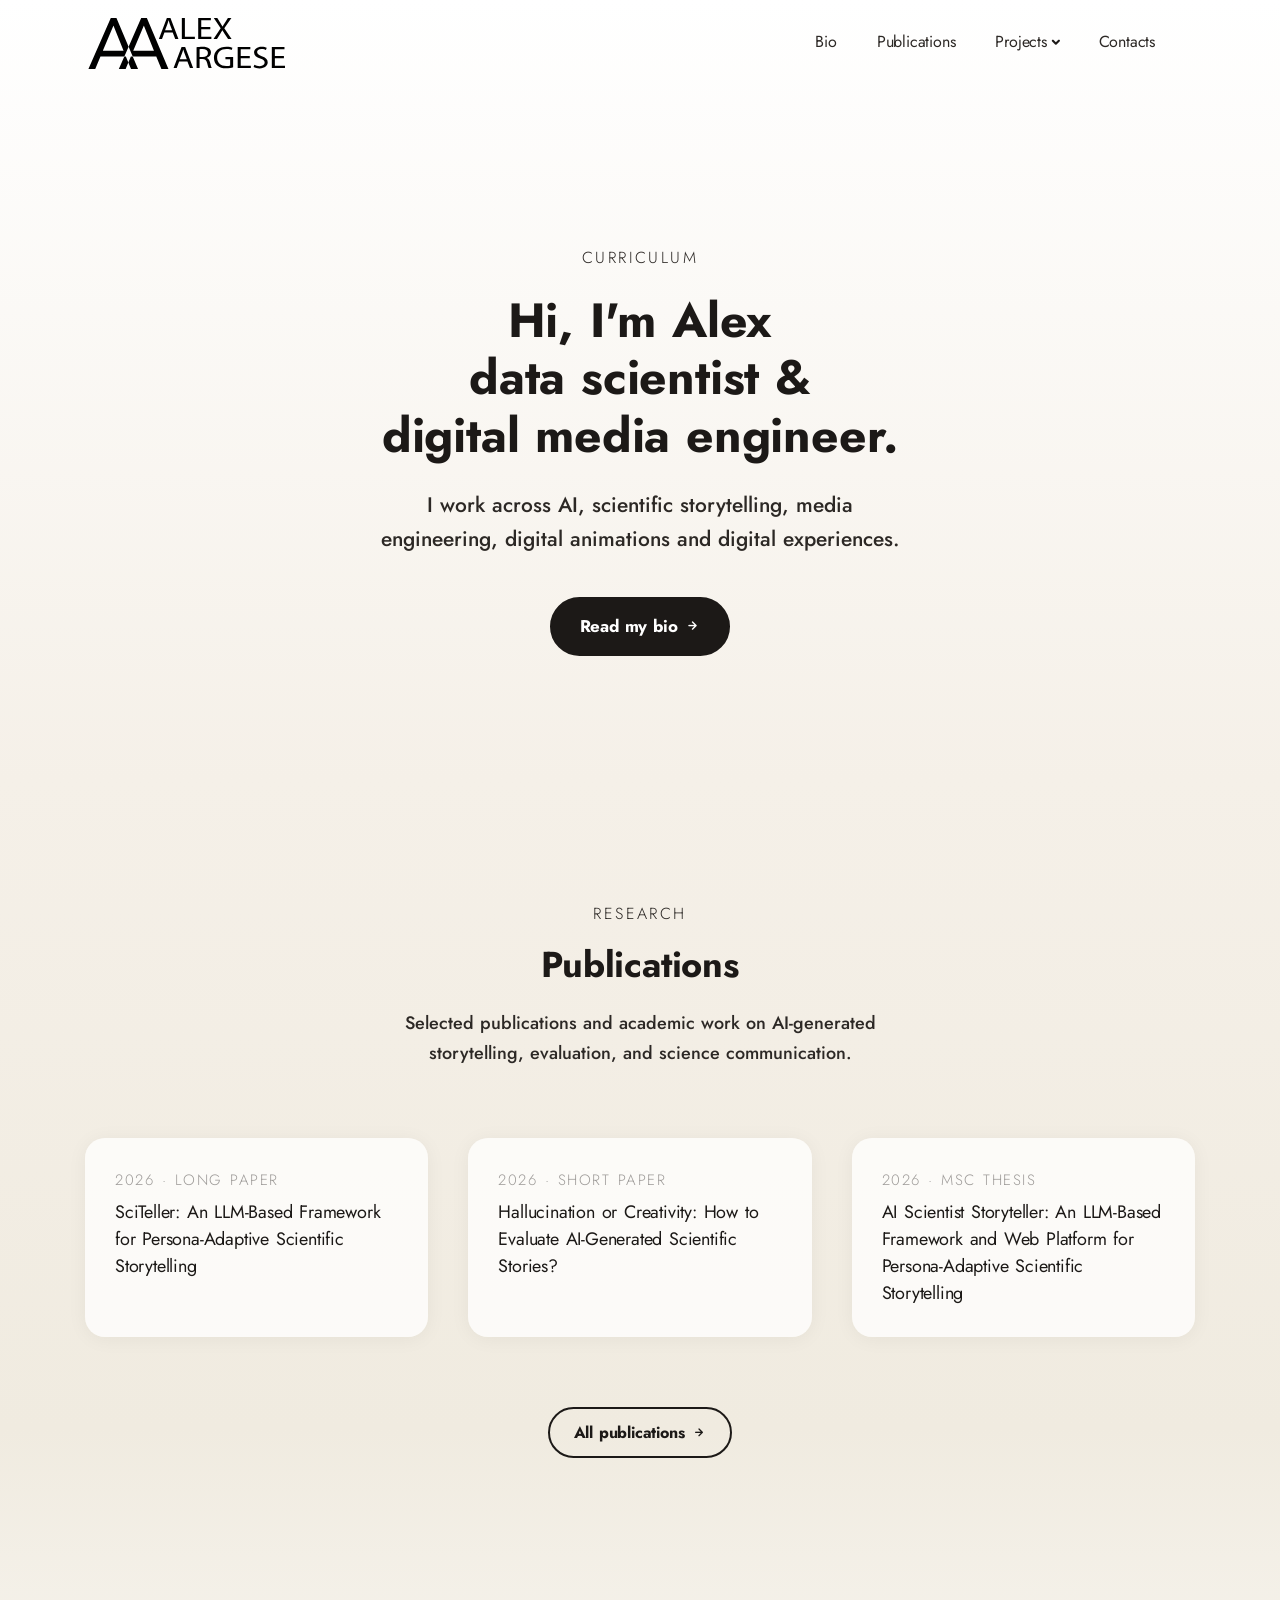
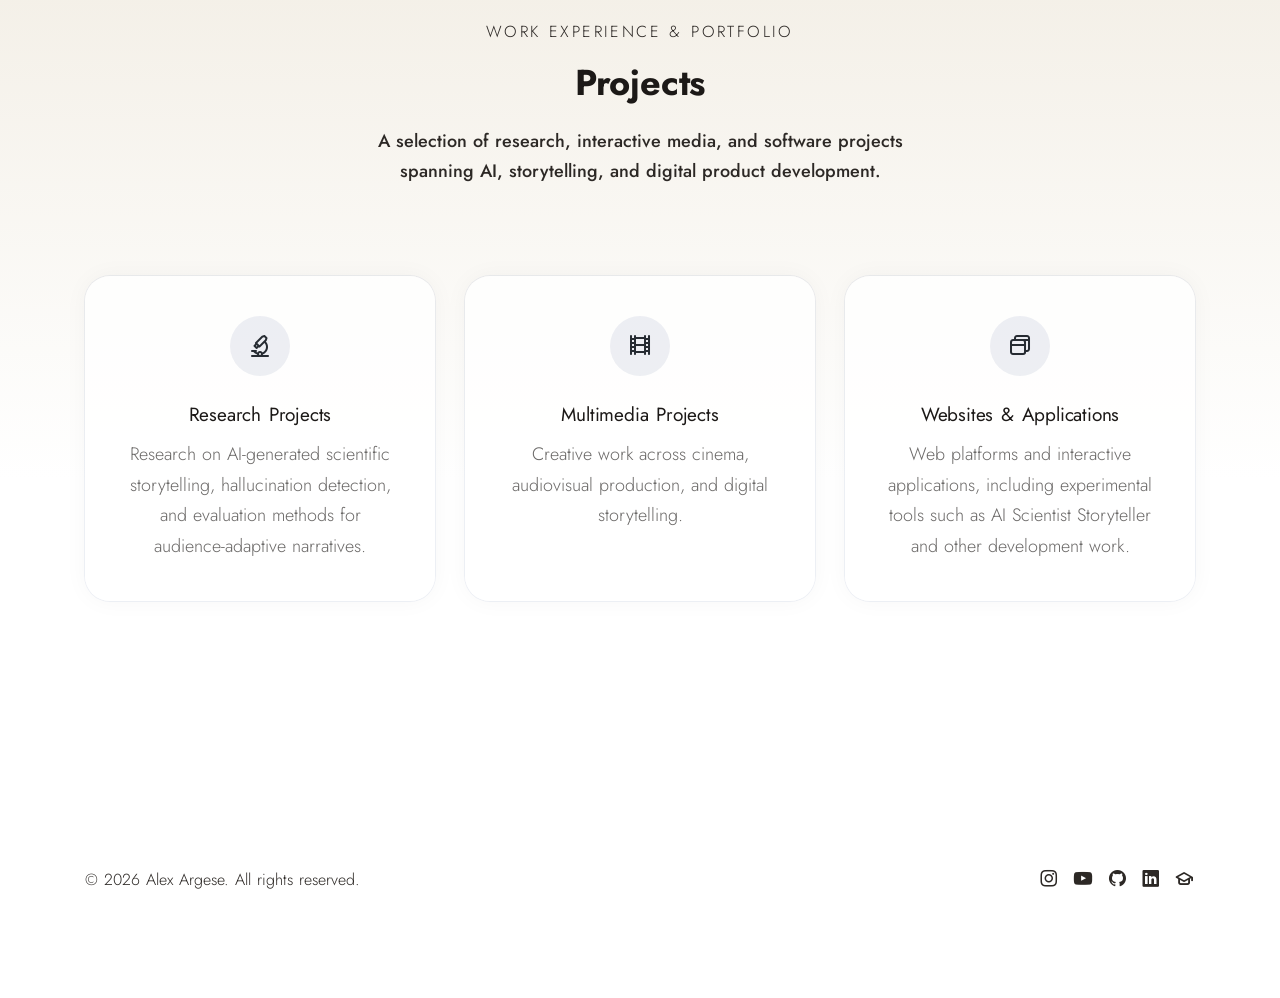
==== index.html @ 66c73e97 "Initial static site build" ====
<!DOCTYPE html>
<html lang="en">
<head>
  <meta charset="utf-8">
<!-- Primary Meta Tags -->
<title> Home </title>
<meta name="title" content=" Home ">
<meta name="description" content="
         An impressive and flawless site template that includes various UI elements and countless features, attractive
 ready-made blocks and rich pages, basically everything you need to create a unique and professional website.">

<!-- Open Graph / Facebook -->
<meta property="og:type" content="website">
<meta property="og:url" content=" / ">
<meta property="og:title" content=" Home ">
<meta property="og:description" content="
    An impressive and flawless site template that includes various UI elements and countless features, attractive
 ready-made blocks and rich pages, basically everything you need to create a unique and professional website.">

<meta property="og:image" content="/assets/img/favicon.webp" />


<!-- Twitter -->
<meta property="twitter:card" content="summary_large_image">
<meta property="twitter:url" content="/">
<meta property="twitter:title" content=" Home ">
<meta property="twitter:description" content="
    An impressive and flawless site template that includes various UI elements and countless features, attractive
 ready-made blocks and rich pages, basically everything you need to create a unique and professional website.">

<meta property="twitter:image" content="/assets/img/favicon.webp" />


<meta name="viewport" content="width=device-width, initial-scale=1.0" />

  <!-- Stylesheets-->
  <link rel="shortcut icon" href="/assets/img/favicon.webp" />
<link rel="stylesheet" href="/assets/css/plugins.css">

<link rel="stylesheet" href="/assets/css/styles.css">






  
</head>
<body class="">
  <div class="content-wrapper" style="background: linear-gradient(180deg, #ffffff 0%, #f5f0e8 30%, #f0ebe0 55%, #ffffff 80%);">

<header class="position-absolute w-100" style="z-index: 1000;">


<nav class="navbar navbar-expand-lg classic navbar-light">
  
    <div class="container flex-lg-row flex-nowrap align-items-center">
  
    <div class="navbar-brand w-100">
      <a href="/">
        
          <img class="w-20" src="/assets/icons/alex_logo.svg" srcset="/assets/icons/alex_logo.svg 2x" alt="" />
        
      </a>
    </div>
    <div class="navbar-collapse offcanvas offcanvas-nav offcanvas-start">
      <!-- DEBUG START -->
      <div class="offcanvas-header d-lg-none">
        <h3 class="text-white fs-30 mb-0">Alex Argese</h3>
        <button type="button" class="btn-close btn-close-white ms-auto" data-bs-dismiss="offcanvas" aria-label="Close"></button>
      </div>
      <!-- DEBUG END -->
      <div class="offcanvas-body  d-flex flex-column h-100">
        
          <!-- Standard Navigation -->
          
<ul class="navbar-nav"> 
  
  
  <li class="nav-item">
    <a class="nav-link" href="/bio/">Bio</a>
  </li>
  
  
  
  <li class="nav-item">
    <a class="nav-link" href="/publications/">Publications</a>
  </li>
  
  
  
  <li class="nav-item dropdown">
    <a class="nav-link dropdown-toggle" href="/projects/" data-bs-toggle="dropdown" data-nav-parent-link="true">Projects</a>
    <ul class="dropdown-menu">
      
      
      <li class="nav-item"><a class="dropdown-item" href="/research-projects/">Research projects</a></li>
      
      
      
      <li class="nav-item"><a class="dropdown-item" href="/websites/">Websites</a></li>
      
      
      
      <li class="nav-item"><a class="dropdown-item" href="/multimedia-projects/">Multimedia projects</a></li>
      
      
    </ul>
  </li>
  
  
  
  <li class="nav-item">
    <a class="nav-link" href="/contacts/">Contacts</a>
  </li>
  
  
</ul>


        
        
        <div class="offcanvas-footer d-lg-none">
          <div>
            <a href="mailto:argesealex@gmail.com" class="link-inverse">argesealex@gmail.com</a>
            <br />+39 329 117 1875<br />
            <nav class="nav social social-white mt-4">
              
            </nav>
          </div>
        </div>
        <!-- /.offcanvas-footer -->
      </div>
      <!-- /.offcanvas-body -->
    </div>
    <!-- /.navbar-collapse -->
    
    <div class="navbar-other ms-lg-4">
      <ul class="navbar-nav flex-row align-items-center ms-auto">
        
        
        
        
        
        
        
        
        
        
        
        
        <li class="nav-item d-lg-none">
          <button class="hamburger offcanvas-nav-btn"><span></span></button>
        </li>
      </ul>
    </div>
  
    </div>
    <!-- /.container -->
  
</nav>
<!-- /.navbar -->








</header>

<section class="wrapper" style="background: transparent;">
  <div class="container d-flex flex-column justify-content-center" style="min-height: 100vh;">
    <div class="row">
      <div class="col-lg-8 col-xl-7 mx-auto text-center" data-cues="slideInDown">
        <p class="mb-4" style="letter-spacing: 0.15em; text-transform: uppercase; font-size: 0.8rem; opacity: 0.5;">Curriculum</p>
        <h1 class="display-1 mb-5">Hi, I'm Alex<br />data scientist &amp;<br /> digital media engineer.</h1>
        <p class="lead fs-lg mb-8" style="max-width: 520px; margin-left: auto; margin-right: auto; opacity: 0.7;">
          I work across AI, scientific storytelling, media engineering, digital animations and digital experiences.
        </p>
        <a href="/bio/" class="btn btn-primary btn-lg rounded-pill btn-icon btn-icon-end">
          Read my bio <i class="uil uil-arrow-right"></i>
        </a>
      </div>
    </div>
  </div>
</section>

<section class="wrapper" style="background: transparent;">
  <div class="container">

    <div class="row">
      <div class="col-md-10 col-lg-8 col-xl-6 mx-auto text-center mb-10" data-cues="slideInDown">
        <p class="mb-3" style="letter-spacing: 0.15em; text-transform: uppercase; font-size: 0.8rem; opacity: 0.5;">Research</p>
        <h2 class="display-4 mb-4">Publications</h2>
        <p class="lead" style="opacity: 0.7;">Selected publications and academic work on AI-generated storytelling, evaluation, and science communication.</p>
      </div>
    </div>

    <div class="row gx-md-8 gy-6 mb-12" data-cues="slideInDown">
      
      <div class="col-md-4">
        <div class="card h-100 border-0 p-6" style="border-radius: 1rem; background: rgba(255,255,255,0.75); backdrop-filter: blur(8px); box-shadow: 0 2px 20px rgba(0,0,0,0.05);">
          <p class="mb-1" style="font-size: 0.75rem; opacity: 0.45; text-transform: uppercase; letter-spacing: 0.1em;">2026 · Long Paper</p>
          <h5 class="mb-0">SciTeller: An LLM-Based Framework for Persona-Adaptive Scientific Storytelling</h5>
        </div>
      </div>
      
      <div class="col-md-4">
        <div class="card h-100 border-0 p-6" style="border-radius: 1rem; background: rgba(255,255,255,0.75); backdrop-filter: blur(8px); box-shadow: 0 2px 20px rgba(0,0,0,0.05);">
          <p class="mb-1" style="font-size: 0.75rem; opacity: 0.45; text-transform: uppercase; letter-spacing: 0.1em;">2026 · Short Paper</p>
          <h5 class="mb-0">Hallucination or Creativity: How to Evaluate AI-Generated Scientific Stories?</h5>
        </div>
      </div>
      
      <div class="col-md-4">
        <div class="card h-100 border-0 p-6" style="border-radius: 1rem; background: rgba(255,255,255,0.75); backdrop-filter: blur(8px); box-shadow: 0 2px 20px rgba(0,0,0,0.05);">
          <p class="mb-1" style="font-size: 0.75rem; opacity: 0.45; text-transform: uppercase; letter-spacing: 0.1em;">2026 · MSc Thesis</p>
          <h5 class="mb-0">AI Scientist Storyteller: An LLM-Based Framework and Web Platform for Persona-Adaptive Scientific Storytelling</h5>
        </div>
      </div>
      
    </div>

    <div class="text-center">
      <a href="/publications/" class="btn btn-outline-primary rounded-pill btn-icon btn-icon-end">
        All publications <i class="uil uil-arrow-right"></i>
      </a>
    </div>

  </div>
</section>

<section class="wrapper" style="background: transparent;">
  <div class="container py-16 py-md-18">

    <div class="row">
      <div class="col-md-10 col-lg-8 col-xl-6 mx-auto text-center mb-12" data-cues="slideInDown">
        <p class="mb-3" style="letter-spacing: 0.15em; text-transform: uppercase; font-size: 0.8rem; opacity: 0.5;">Work Experience &amp; Portfolio</p>
        <h2 class="display-4 mb-4">Projects</h2>
        <p class="lead" style="opacity: 0.7;">A selection of research, interactive media, and software projects spanning AI, storytelling, and digital product development.</p>
      </div>
    </div>

    <div class="row gx-md-6 gy-6" data-cues="slideInDown">
      
      <div class="col-md-4">
        <a href="/research-projects/" class="d-block h-100 text-decoration-none">
          <div class="card h-100 border-0 p-8 text-center" style="border-radius: 1.25rem; background: rgba(255,255,255,0.75); transition: transform 0.2s ease, box-shadow 0.2s ease;" onmouseover="this.style.transform='translateY(-4px)';this.style.boxShadow='0 1rem 2rem rgba(0,0,0,.06)'" onmouseout="this.style.transform='';this.style.boxShadow=''">
            <div class="icon btn btn-circle btn-lg btn-soft-ash pe-none mx-auto mb-5">
              <i class="uil uil-microscope fs-24"></i>
            </div>
            <h4 class="mb-2">Research Projects</h4>
            <p class="mb-0" style="opacity: 0.65; font-size: 0.9rem;">Research on AI-generated scientific storytelling, hallucination detection, and evaluation methods for audience-adaptive narratives.</p>
          </div>
        </a>
      </div>
      
      <div class="col-md-4">
        <a href="/multimedia-projects/" class="d-block h-100 text-decoration-none">
          <div class="card h-100 border-0 p-8 text-center" style="border-radius: 1.25rem; background: rgba(255,255,255,0.75); transition: transform 0.2s ease, box-shadow 0.2s ease;" onmouseover="this.style.transform='translateY(-4px)';this.style.boxShadow='0 1rem 2rem rgba(0,0,0,.06)'" onmouseout="this.style.transform='';this.style.boxShadow=''">
            <div class="icon btn btn-circle btn-lg btn-soft-ash pe-none mx-auto mb-5">
              <i class="uil uil-film fs-24"></i>
            </div>
            <h4 class="mb-2">Multimedia Projects</h4>
            <p class="mb-0" style="opacity: 0.65; font-size: 0.9rem;">Creative work across cinema, audiovisual production, and digital storytelling.</p>
          </div>
        </a>
      </div>
      
      <div class="col-md-4">
        <a href="/websites/" class="d-block h-100 text-decoration-none">
          <div class="card h-100 border-0 p-8 text-center" style="border-radius: 1.25rem; background: rgba(255,255,255,0.75); transition: transform 0.2s ease, box-shadow 0.2s ease;" onmouseover="this.style.transform='translateY(-4px)';this.style.boxShadow='0 1rem 2rem rgba(0,0,0,.06)'" onmouseout="this.style.transform='';this.style.boxShadow=''">
            <div class="icon btn btn-circle btn-lg btn-soft-ash pe-none mx-auto mb-5">
              <i class="uil uil-browser fs-24"></i>
            </div>
            <h4 class="mb-2">Websites &amp; Applications</h4>
            <p class="mb-0" style="opacity: 0.65; font-size: 0.9rem;">Web platforms and interactive applications, including experimental tools such as AI Scientist Storyteller and other development work.</p>
          </div>
        </a>
      </div>
      
    </div>

  </div>
</section>









<footer class="bg-white text-dark">
  <div class="container py-13 py-md-15">
    <div class="d-md-flex align-items-center justify-content-between">
  <p class="mb-2 mb-lg-0">© 2026 Alex Argese. All rights reserved.</p>
  <nav class="nav social social-muted mb-0 text-md-end">
    
      <a href="https://www.instagram.com/alex_argese/"><i class="uil uil-instagram"></i></a>
    
      <a href="https://www.youtube.com/@alexargese3462"><i class="uil uil-youtube"></i></a>
    
      <a href="https://github.com/AlexArgese"><i class="uil uil-github"></i></a>
    
      <a href="https://www.linkedin.com/in/alex-argese-870228276/"><i class="uil uil-linkedin"></i></a>
    
      <a href="https://scholar.google.com/citations?user=CiZTclIAAAAJ&amp;hl=it&amp;oi=ao"><i class="uil uil-graduation-cap"></i></a>
    
    
  </nav>
  <!-- /.social -->
</div>
  </div>
</footer>


</div>

  <!-- Modals -->
  

  

  <!-- Scroll To Top Button -->
  
<div class="progress-wrap active-progress">
    <svg class="progress-circle svg-content" width="100%" height="100%" viewBox="-1 -1 102 102">
      <path d="M50,1 a49,49 0 0,1 0,98 a49,49 0 0,1 0,-98" style="transition: stroke-dashoffset 10ms linear 0s; stroke-dasharray: 307.919px, 307.919px; stroke-dashoffset: 0px;"></path>
    </svg>
  </div>

  <!-- Site Scripts-->
  <script src="/assets/js/bootstrap.bundle.js"></script>
<script src="/assets/js/plugins.js"></script>
<script src="/assets/js/theme.js"></script>

</body>
</html>
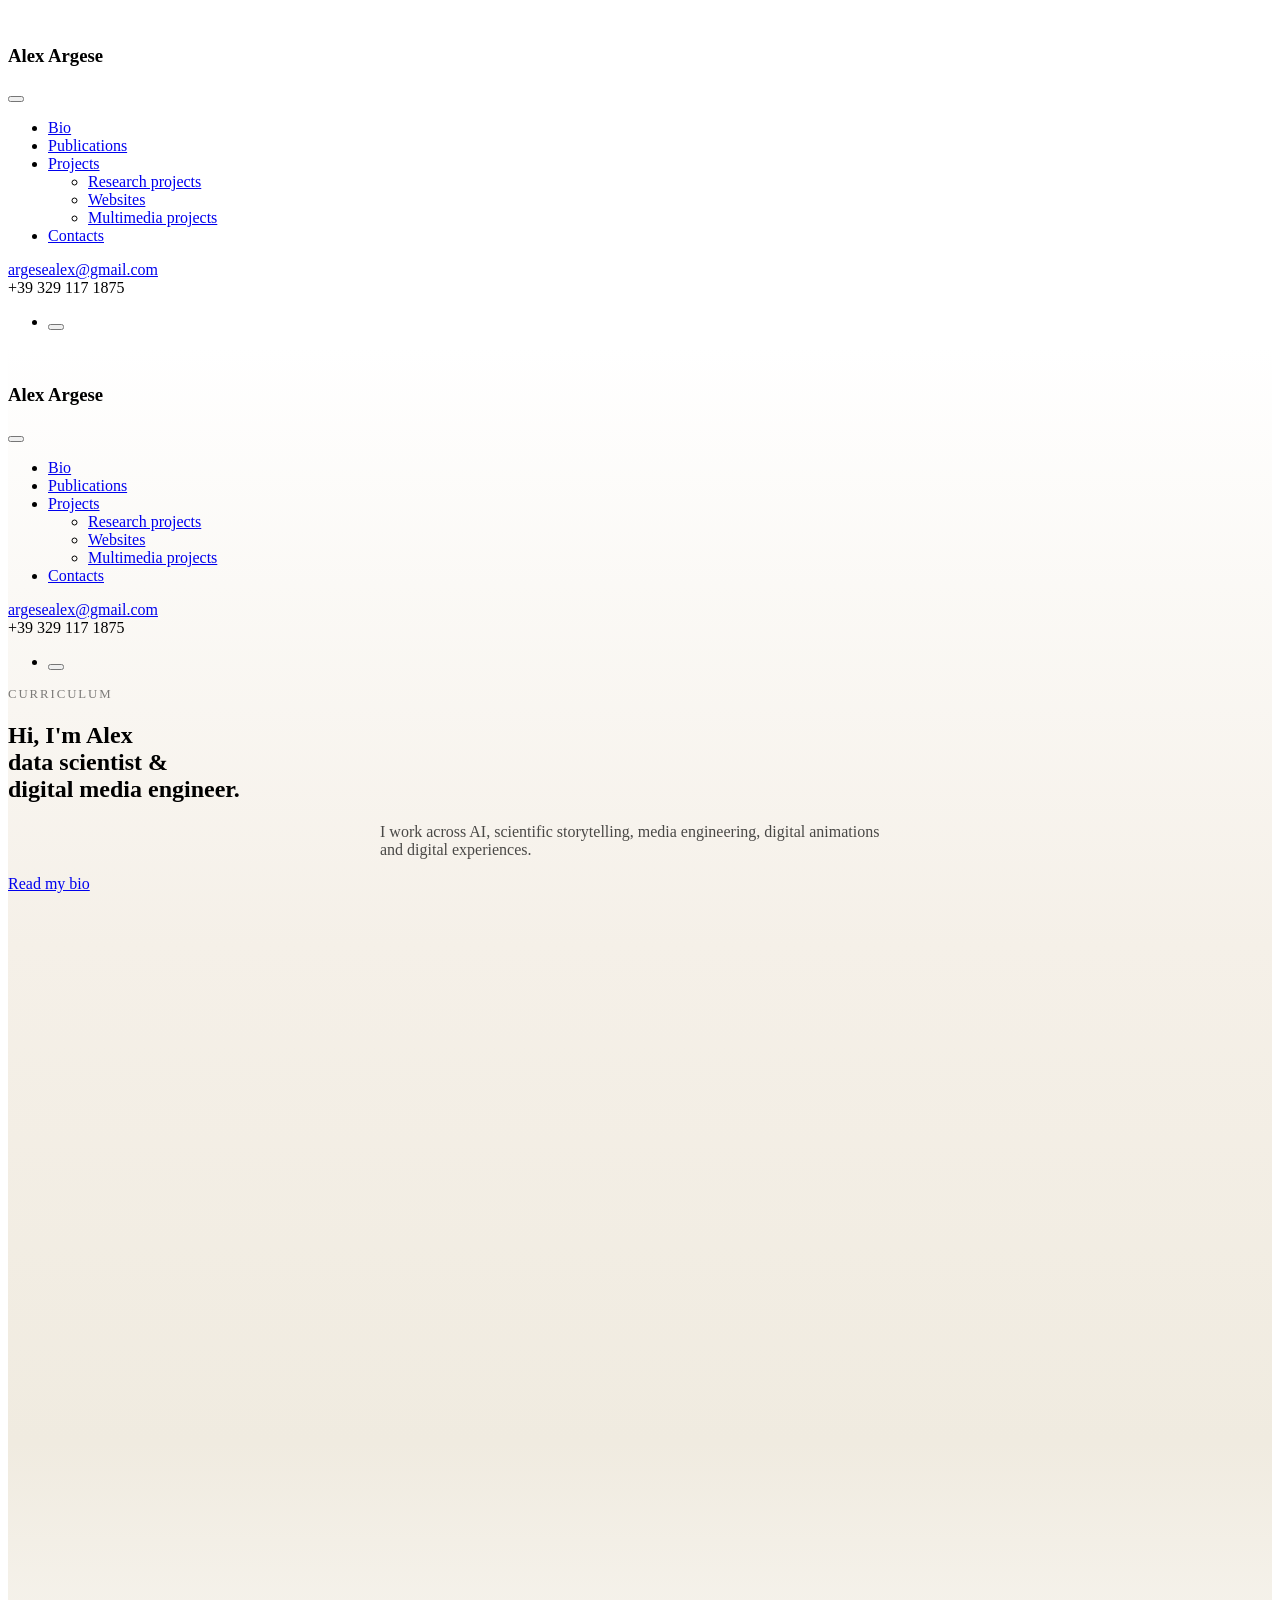
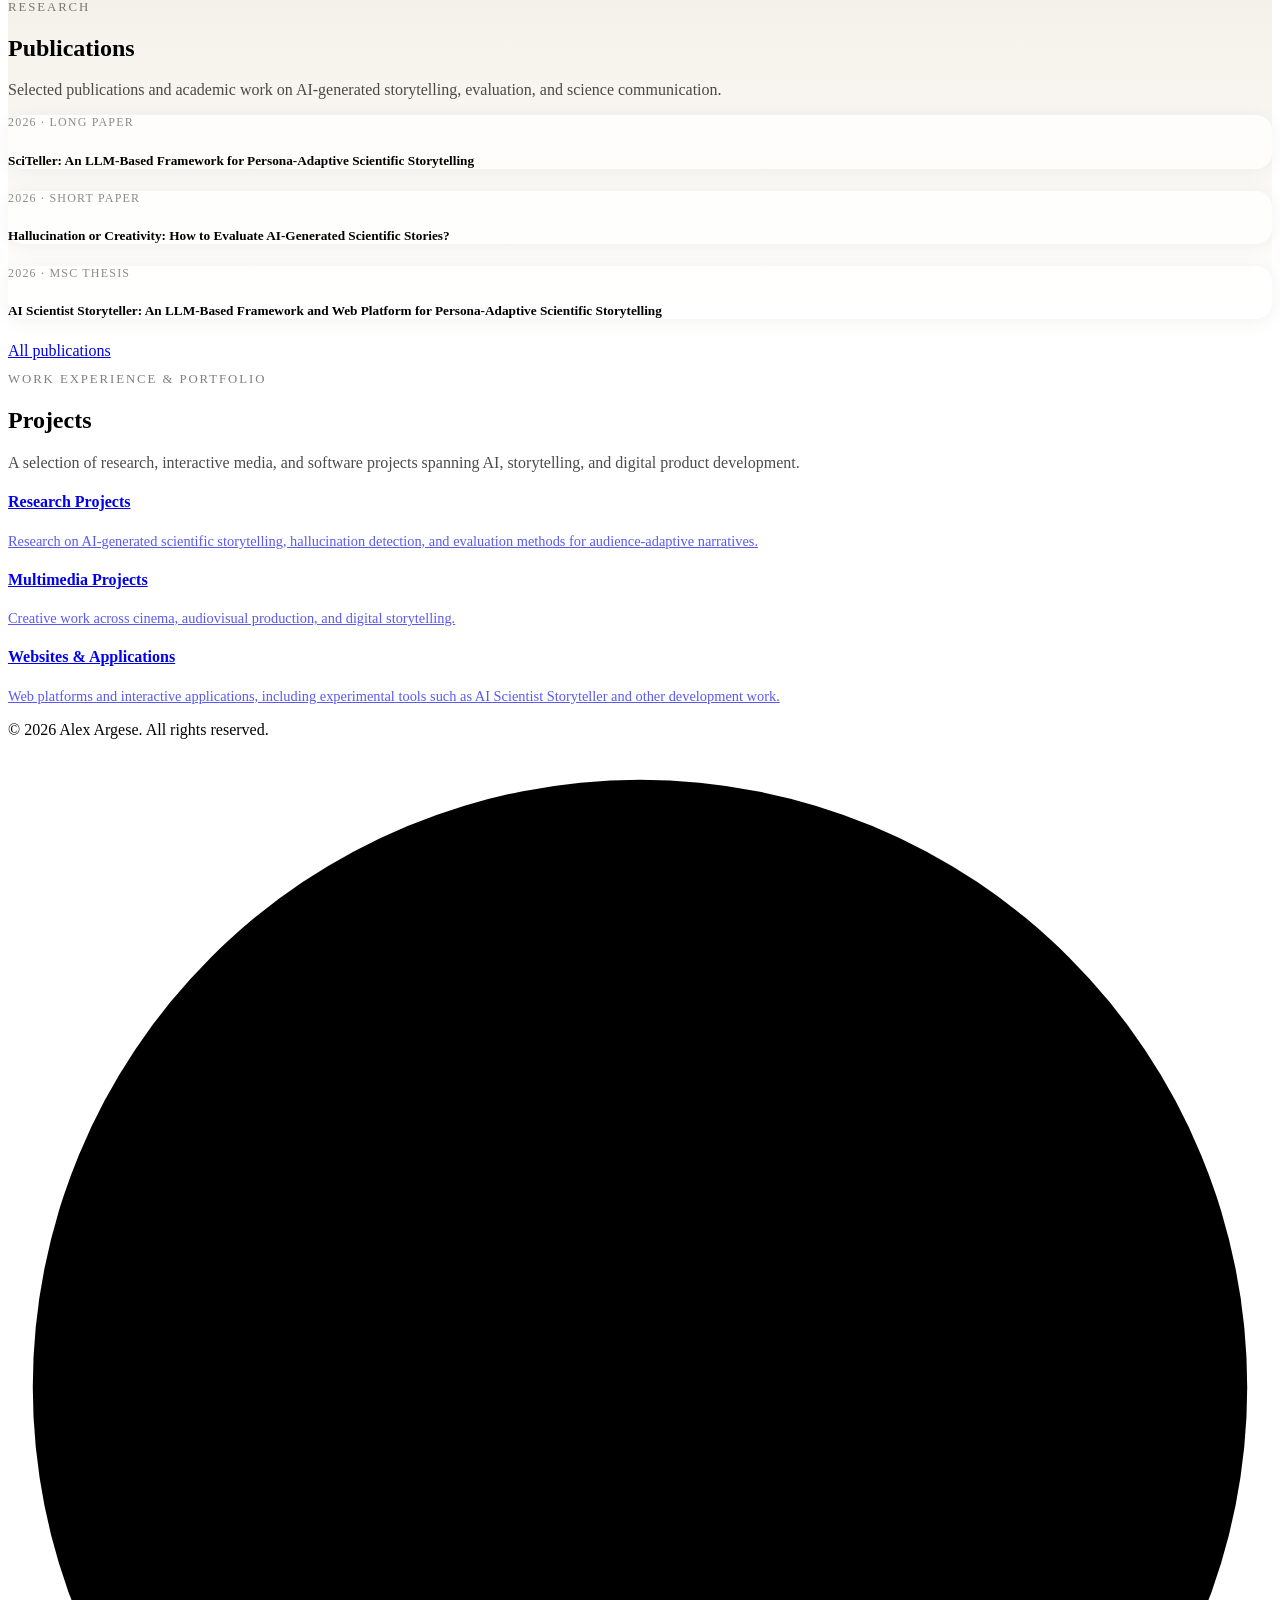
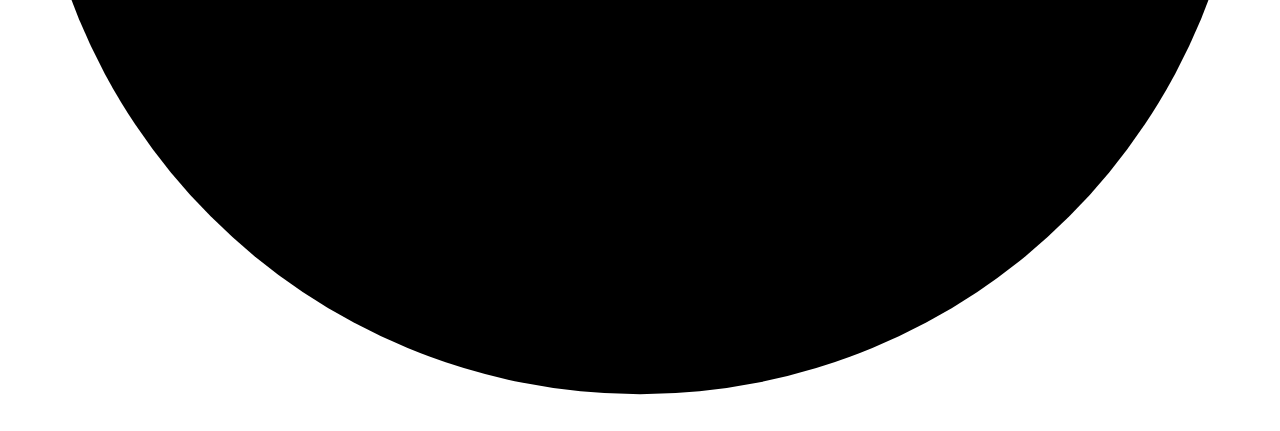
==== commit fc2100eb: "fix baseurl" ====
--- a/index.html
+++ b/index.html
@@ -17,7 +17,7 @@
     An impressive and flawless site template that includes various UI elements and countless features, attractive
  ready-made blocks and rich pages, basically everything you need to create a unique and professional website.">
 
-<meta property="og:image" content="/assets/img/favicon.webp" />
+<meta property="og:image" content="/new-website/assets/img/favicon.webp" />
 
 
 <!-- Twitter -->
@@ -28,16 +28,16 @@
     An impressive and flawless site template that includes various UI elements and countless features, attractive
  ready-made blocks and rich pages, basically everything you need to create a unique and professional website.">
 
-<meta property="twitter:image" content="/assets/img/favicon.webp" />
+<meta property="twitter:image" content="/new-website/assets/img/favicon.webp" />
 
 
 <meta name="viewport" content="width=device-width, initial-scale=1.0" />
 
   <!-- Stylesheets-->
-  <link rel="shortcut icon" href="/assets/img/favicon.webp" />
-<link rel="stylesheet" href="/assets/css/plugins.css">
-
-<link rel="stylesheet" href="/assets/css/styles.css">
+  <link rel="shortcut icon" href="/new-website/assets/img/favicon.webp" />
+<link rel="stylesheet" href="/new-website/assets/css/plugins.css">
+
+<link rel="stylesheet" href="/new-website/assets/css/styles.css">
 
 
 
@@ -57,9 +57,9 @@
     <div class="container flex-lg-row flex-nowrap align-items-center">
   
     <div class="navbar-brand w-100">
-      <a href="/">
-        
-          <img class="w-20" src="/assets/icons/alex_logo.svg" srcset="/assets/icons/alex_logo.svg 2x" alt="" />
+      <a href="/new-website/">
+        
+          <img class="w-20" src="/new-website/assets/icons/alex_logo.svg" srcset="/new-website/assets/icons/alex_logo.svg 2x" alt="" />
         
       </a>
     </div>
@@ -78,31 +78,31 @@
   
   
   <li class="nav-item">
-    <a class="nav-link" href="/bio/">Bio</a>
+    <a class="nav-link" href="/new-website/bio/">Bio</a>
   </li>
   
   
   
   <li class="nav-item">
-    <a class="nav-link" href="/publications/">Publications</a>
+    <a class="nav-link" href="/new-website/publications/">Publications</a>
   </li>
   
   
   
   <li class="nav-item dropdown">
-    <a class="nav-link dropdown-toggle" href="/projects/" data-bs-toggle="dropdown" data-nav-parent-link="true">Projects</a>
+    <a class="nav-link dropdown-toggle" href="/new-website/projects/" data-bs-toggle="dropdown" data-nav-parent-link="true">Projects</a>
     <ul class="dropdown-menu">
       
       
-      <li class="nav-item"><a class="dropdown-item" href="/research-projects/">Research projects</a></li>
-      
-      
-      
-      <li class="nav-item"><a class="dropdown-item" href="/websites/">Websites</a></li>
-      
-      
-      
-      <li class="nav-item"><a class="dropdown-item" href="/multimedia-projects/">Multimedia projects</a></li>
+      <li class="nav-item"><a class="dropdown-item" href="/new-website/research-projects/">Research projects</a></li>
+      
+      
+      
+      <li class="nav-item"><a class="dropdown-item" href="/new-website/websites/">Websites</a></li>
+      
+      
+      
+      <li class="nav-item"><a class="dropdown-item" href="/new-website/multimedia-projects/">Multimedia projects</a></li>
       
       
     </ul>
@@ -111,7 +111,7 @@
   
   
   <li class="nav-item">
-    <a class="nav-link" href="/contacts/">Contacts</a>
+    <a class="nav-link" href="/new-website/contacts/">Contacts</a>
   </li>
   
   
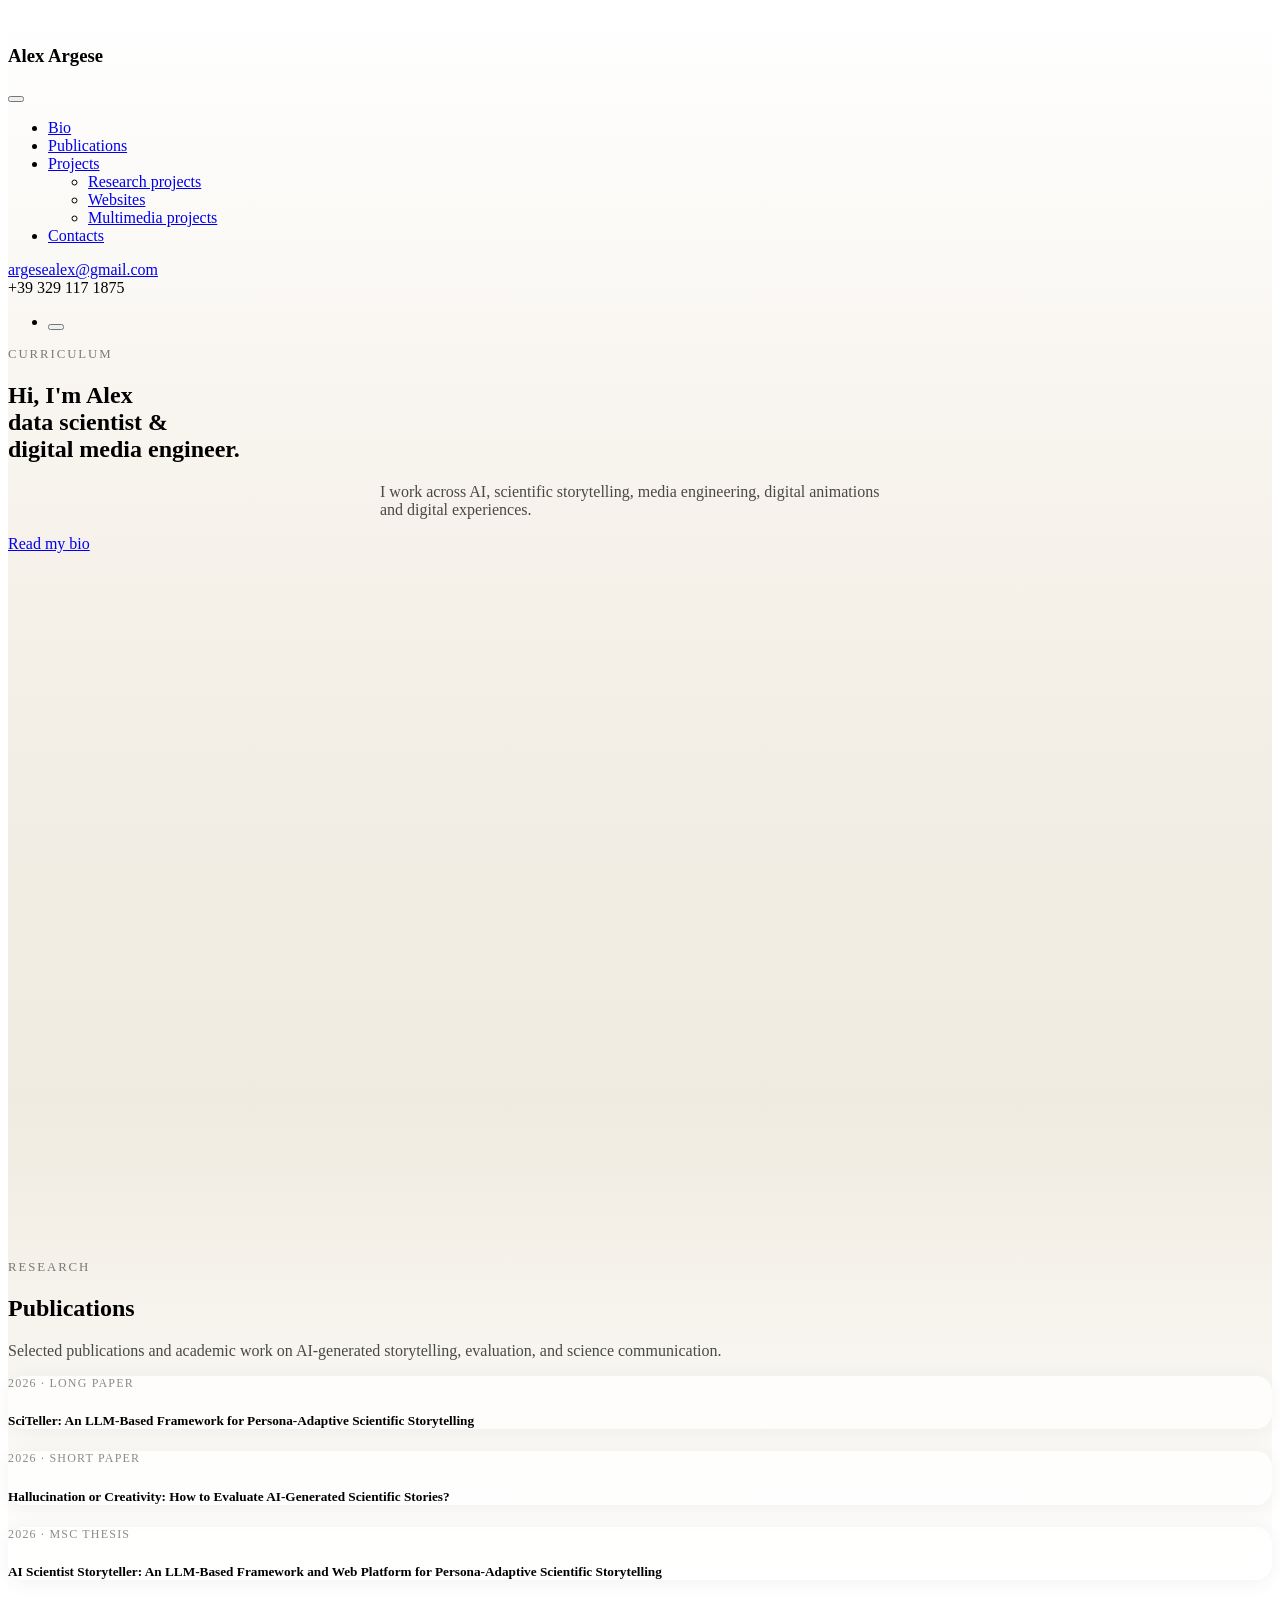
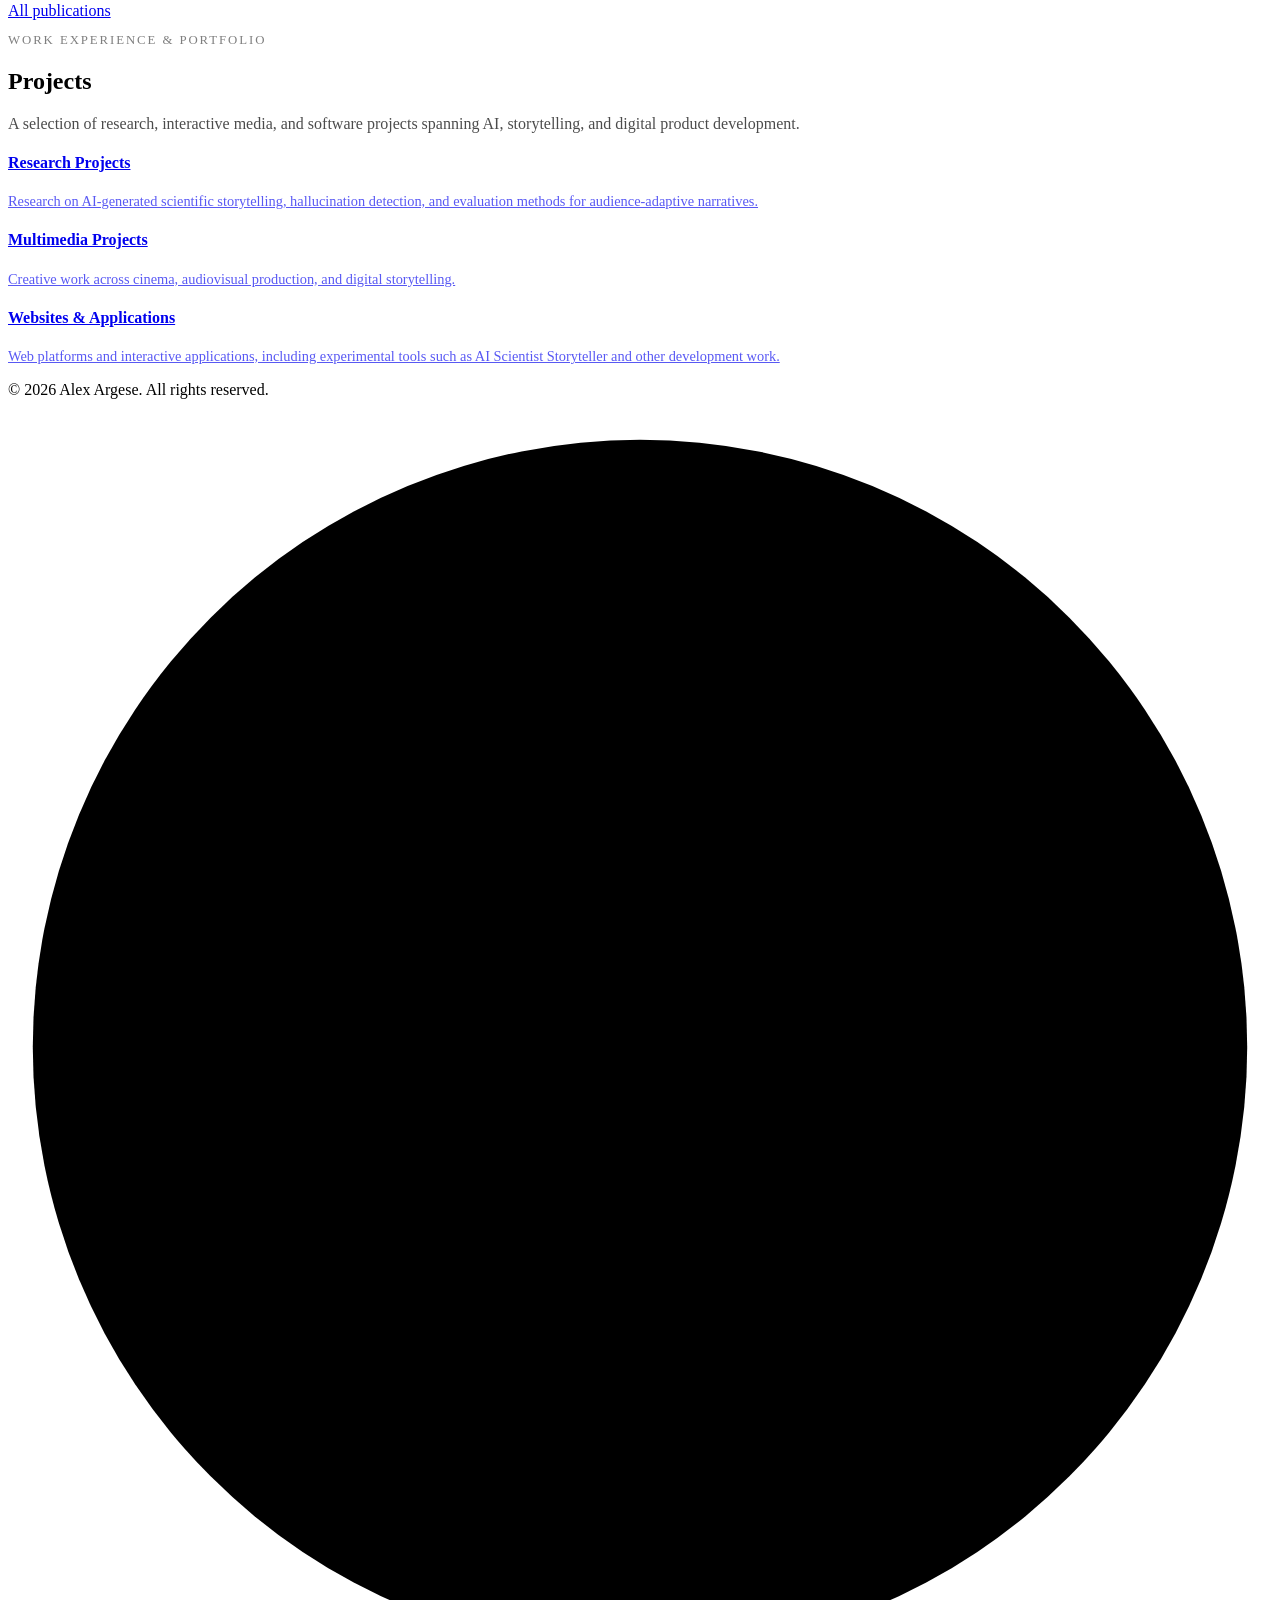
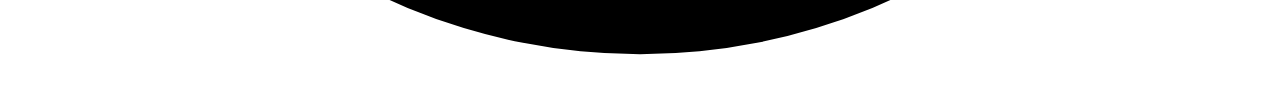
==== commit 0dd3e08f: "fix css" ====
--- a/index.html
+++ b/index.html
@@ -334,9 +334,9 @@
   </div>
 
   <!-- Site Scripts-->
-  <script src="/assets/js/bootstrap.bundle.js"></script>
-<script src="/assets/js/plugins.js"></script>
-<script src="/assets/js/theme.js"></script>
+  <script src="/new-website/assets/js/bootstrap.bundle.js"></script>
+<script src="/new-website/assets/js/plugins.js"></script>
+<script src="/new-website/assets/js/theme.js"></script>
 
 </body>
 </html>
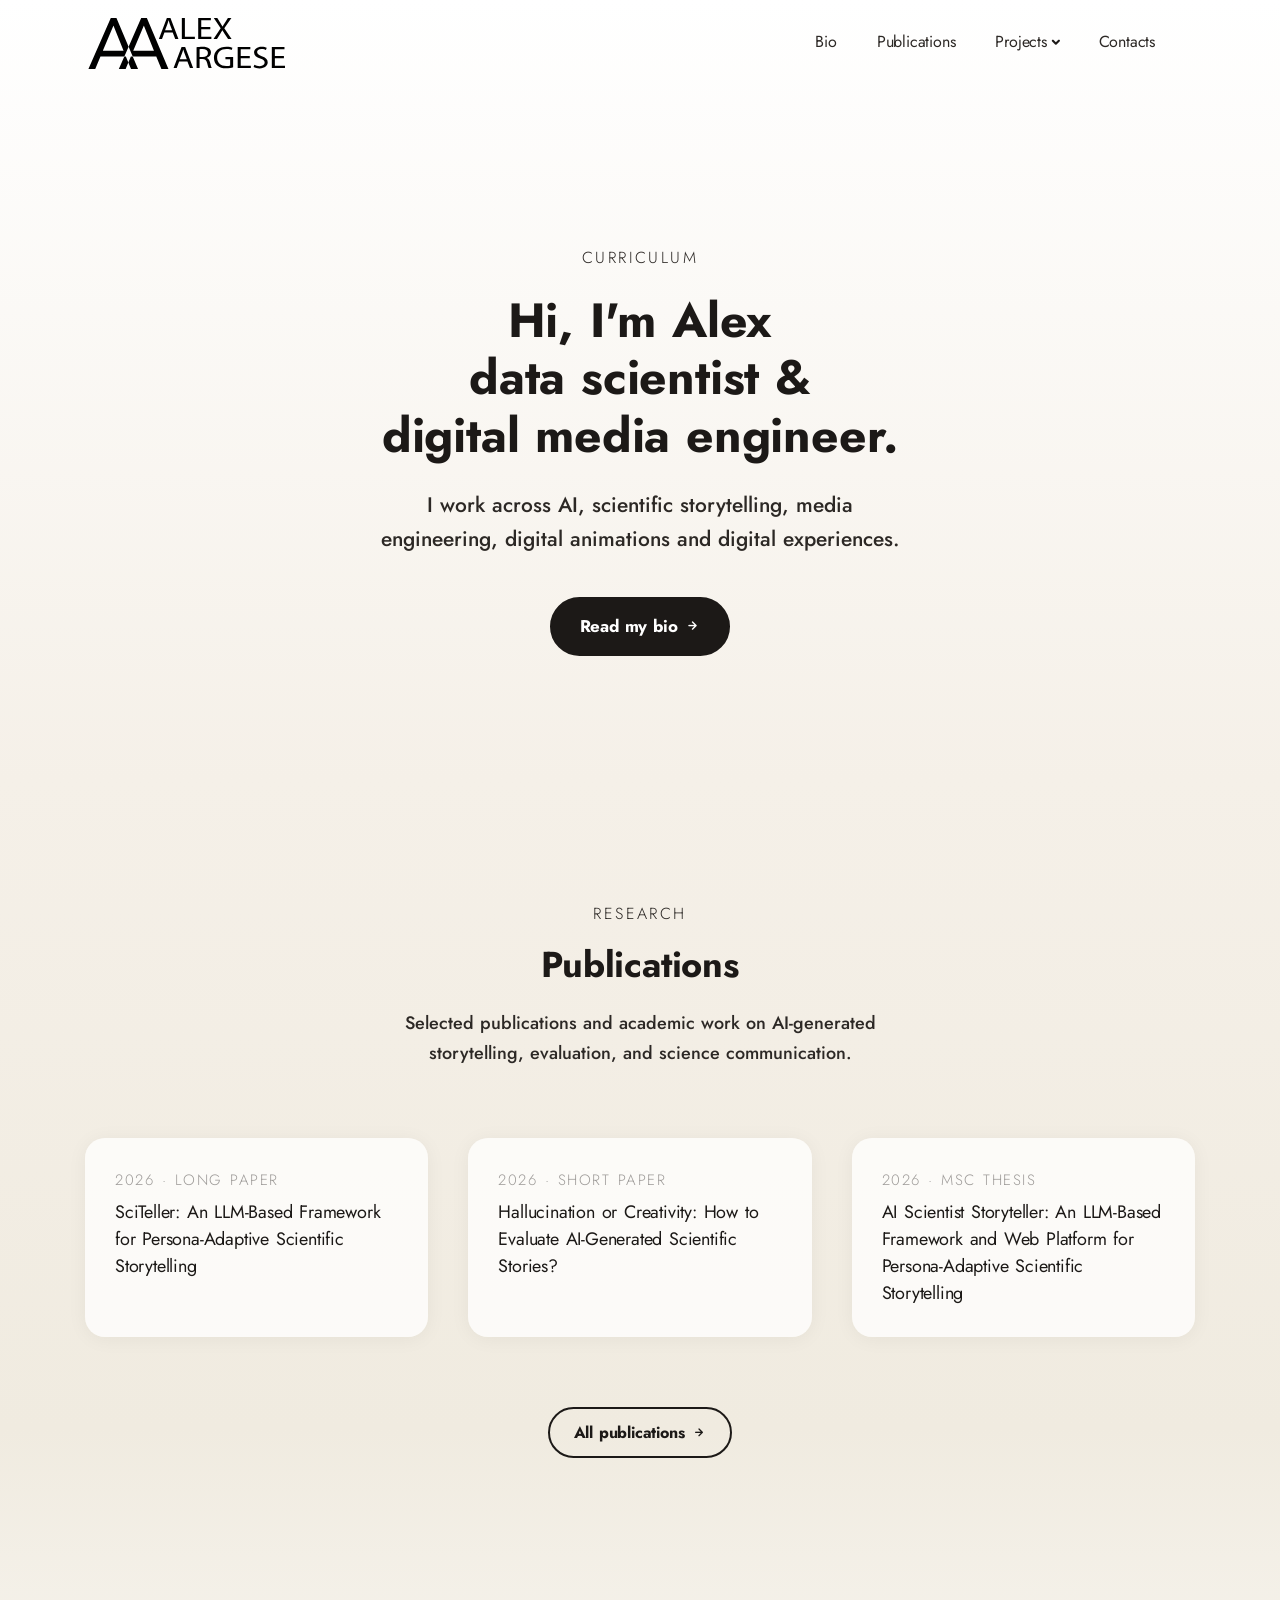
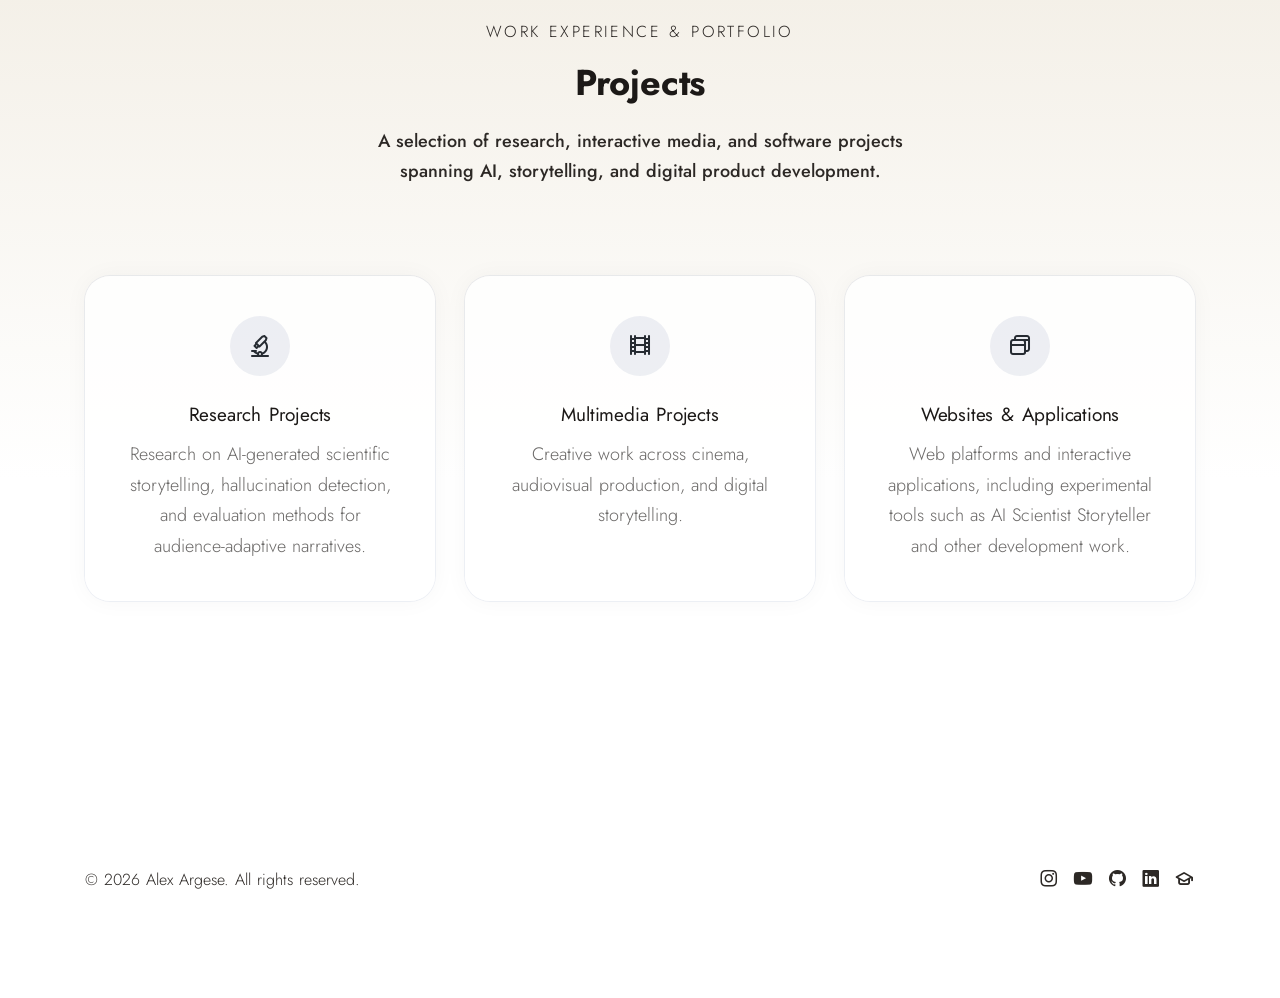
==== commit b0c01bdb: "deploy" ====
--- a/index.html
+++ b/index.html
@@ -2,42 +2,73 @@
 <html lang="en">
 <head>
   <meta charset="utf-8">
+
+
+
+
+
+
 <!-- Primary Meta Tags -->
-<title> Home </title>
-<meta name="title" content=" Home ">
-<meta name="description" content="
-         An impressive and flawless site template that includes various UI elements and countless features, attractive
- ready-made blocks and rich pages, basically everything you need to create a unique and professional website.">
+<title>Alex Argese — Data Scientist & Digital Media Engineer</title>
+<meta name="title" content="Alex Argese — Data Scientist & Digital Media Engineer">
+<meta name="description" content="Portfolio of Alex Argese — Data Scientist and Cinema & Digital Media Engineer. Research in AI storytelling and NLP, multimedia production, VR/AR, and full-stack web development.">
+<meta name="author" content="Alex Argese">
+<meta name="robots" content="index, follow">
+
+<!-- Canonical URL -->
+<link rel="canonical" href="https://alexargese.github.io/">
 
 <!-- Open Graph / Facebook -->
 <meta property="og:type" content="website">
-<meta property="og:url" content=" / ">
-<meta property="og:title" content=" Home ">
-<meta property="og:description" content="
-    An impressive and flawless site template that includes various UI elements and countless features, attractive
- ready-made blocks and rich pages, basically everything you need to create a unique and professional website.">
-
-<meta property="og:image" content="/new-website/assets/img/favicon.webp" />
+<meta property="og:url" content="https://alexargese.github.io/">
+<meta property="og:title" content="Alex Argese — Data Scientist & Digital Media Engineer">
+<meta property="og:description" content="Portfolio of Alex Argese — Data Scientist and Cinema & Digital Media Engineer. Research in AI storytelling and NLP, multimedia production, VR/AR, and full-stack web development.">
+<meta property="og:locale" content="en_US">
+<meta property="og:site_name" content="Alex Argese">
+
+<meta property="og:image" content="https://alexargese.github.io/assets/img/photos/alex-argese-data-scientist-portrait.png">
+<meta property="og:image:alt" content="Alex Argese — Data Scientist & Digital Media Engineer">
 
 
 <!-- Twitter -->
 <meta property="twitter:card" content="summary_large_image">
-<meta property="twitter:url" content="/">
-<meta property="twitter:title" content=" Home ">
-<meta property="twitter:description" content="
-    An impressive and flawless site template that includes various UI elements and countless features, attractive
- ready-made blocks and rich pages, basically everything you need to create a unique and professional website.">
-
-<meta property="twitter:image" content="/new-website/assets/img/favicon.webp" />
-
-
-<meta name="viewport" content="width=device-width, initial-scale=1.0" />
+<meta property="twitter:url" content="https://alexargese.github.io/">
+<meta property="twitter:title" content="Alex Argese — Data Scientist & Digital Media Engineer">
+<meta property="twitter:description" content="Portfolio of Alex Argese — Data Scientist and Cinema & Digital Media Engineer. Research in AI storytelling and NLP, multimedia production, VR/AR, and full-stack web development.">
+
+<meta property="twitter:image" content="https://alexargese.github.io/assets/img/photos/alex-argese-data-scientist-portrait.png">
+<meta property="twitter:image:alt" content="Alex Argese — Data Scientist & Digital Media Engineer">
+
+
+<!-- JSON-LD Structured Data -->
+<script type="application/ld+json">
+{
+  "@context": "https://schema.org",
+  "@type": "Person",
+  "name": "Alex Argese",
+  "url": "https://alexargese.github.io/",
+  "image": "https://alexargese.github.io/assets/img/photos/alex-argese-data-scientist-portrait.png",
+  "jobTitle": "Data Scientist & Cinema and Digital Media Engineer",
+  "description": "Data Scientist and Cinema & Digital Media Engineer specialising in AI-generated storytelling, NLP, multimedia production, and full-stack web development.",
+  "sameAs": [
+    "https://github.com/AlexArgese",
+    "https://arxiv.org/search/?searchtype=author&query=Argese"
+  ],
+  "knowsAbout": ["Data Science", "Machine Learning", "NLP", "Computer Vision", "Scientific Storytelling", "VR/AR", "Film Production", "Web Development"],
+  "alumniOf": [
+    {"@type": "CollegeOrUniversity", "name": "Politecnico di Torino"},
+    {"@type": "CollegeOrUniversity", "name": "EURECOM"}
+  ]
+}
+</script>
+
+<meta name="viewport" content="width=device-width, initial-scale=1.0">
 
   <!-- Stylesheets-->
-  <link rel="shortcut icon" href="/new-website/assets/img/favicon.webp" />
-<link rel="stylesheet" href="/new-website/assets/css/plugins.css">
-
-<link rel="stylesheet" href="/new-website/assets/css/styles.css">
+  <link rel="shortcut icon" href="/assets/img/favicon.webp" />
+<link rel="stylesheet" href="/assets/css/plugins.css">
+
+<link rel="stylesheet" href="/assets/css/styles.css">
 
 
 
@@ -57,9 +88,9 @@
     <div class="container flex-lg-row flex-nowrap align-items-center">
   
     <div class="navbar-brand w-100">
-      <a href="/new-website/">
-        
-          <img class="w-20" src="/new-website/assets/icons/alex_logo.svg" srcset="/new-website/assets/icons/alex_logo.svg 2x" alt="" />
+      <a href="/">
+        
+          <img class="w-20" src="/assets/icons/alex_logo.svg" srcset="/assets/icons/alex_logo.svg 2x" alt="" />
         
       </a>
     </div>
@@ -78,31 +109,31 @@
   
   
   <li class="nav-item">
-    <a class="nav-link" href="/new-website/bio/">Bio</a>
+    <a class="nav-link" href="/bio/">Bio</a>
   </li>
   
   
   
   <li class="nav-item">
-    <a class="nav-link" href="/new-website/publications/">Publications</a>
+    <a class="nav-link" href="/publications/">Publications</a>
   </li>
   
   
   
   <li class="nav-item dropdown">
-    <a class="nav-link dropdown-toggle" href="/new-website/projects/" data-bs-toggle="dropdown" data-nav-parent-link="true">Projects</a>
+    <a class="nav-link dropdown-toggle" href="/projects/" data-bs-toggle="dropdown" data-nav-parent-link="true">Projects</a>
     <ul class="dropdown-menu">
       
       
-      <li class="nav-item"><a class="dropdown-item" href="/new-website/research-projects/">Research projects</a></li>
-      
-      
-      
-      <li class="nav-item"><a class="dropdown-item" href="/new-website/websites/">Websites</a></li>
-      
-      
-      
-      <li class="nav-item"><a class="dropdown-item" href="/new-website/multimedia-projects/">Multimedia projects</a></li>
+      <li class="nav-item"><a class="dropdown-item" href="/research-projects/">Research projects</a></li>
+      
+      
+      
+      <li class="nav-item"><a class="dropdown-item" href="/websites/">Websites</a></li>
+      
+      
+      
+      <li class="nav-item"><a class="dropdown-item" href="/multimedia-projects/">Multimedia projects</a></li>
       
       
     </ul>
@@ -111,7 +142,7 @@
   
   
   <li class="nav-item">
-    <a class="nav-link" href="/new-website/contacts/">Contacts</a>
+    <a class="nav-link" href="/contacts/">Contacts</a>
   </li>
   
   
@@ -334,9 +365,9 @@
   </div>
 
   <!-- Site Scripts-->
-  <script src="/new-website/assets/js/bootstrap.bundle.js"></script>
-<script src="/new-website/assets/js/plugins.js"></script>
-<script src="/new-website/assets/js/theme.js"></script>
+  <script src="/assets/js/bootstrap.bundle.js"></script>
+<script src="/assets/js/plugins.js"></script>
+<script src="/assets/js/theme.js"></script>
 
 </body>
 </html>
